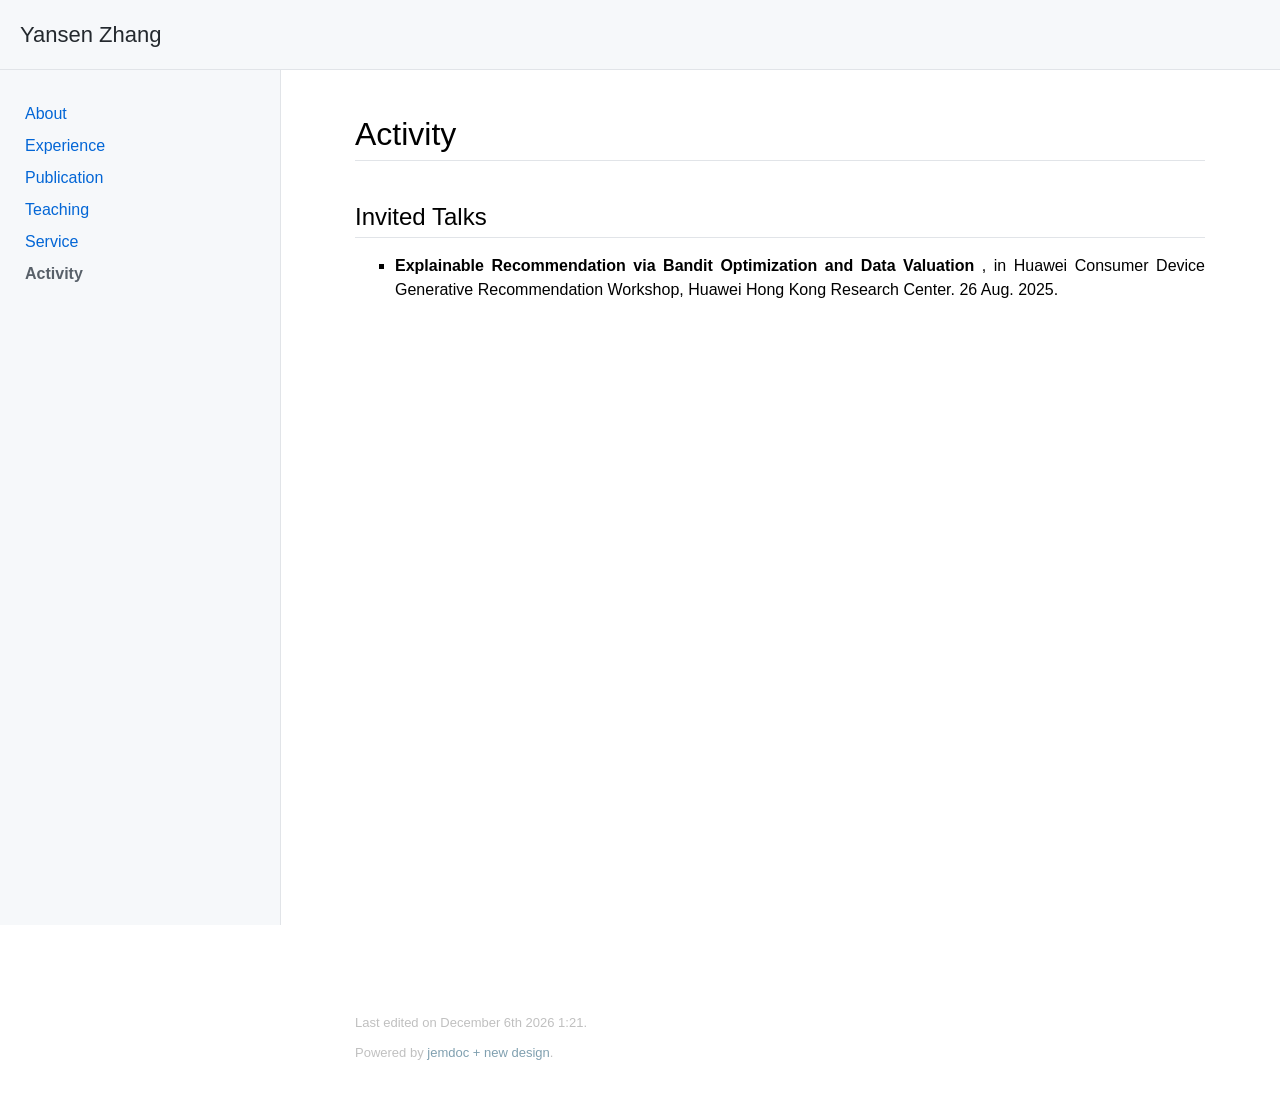
==== activity.html @ 07354df8 "update some style" ====
<!DOCTYPE html PUBLIC "-//W3C//DTD XHTML 1.1//EN" "http://www.w3.org/TR/xhtml11/DTD/xhtml11.dtd">
<html xmlns="http://www.w3.org/1999/xhtml" xml:lang="en">

<head>
    <meta name="viewport" content="width=device-width, initial-scale=1.0">
    <meta name="generator" content="jemdoc, see http://jemdoc.jaboc.net/" />
    <meta http-equiv="Content-Type" content="text/html;charset=utf-8" />
    <link rel="icon" href="./images/symbol_logo.svg">
    <link rel="stylesheet" href="css/main.css" type="text/css" />
    <link rel="stylesheet" href="css/font-awesome.min.css">
    <script src="js/main.js"></script>
    <title>Activity - Yansen Zhang</title>
</head>

<body>
    <div id="main-container">

        <div id="header-container">
            <div id="header">
                <div id="header-icon-text-container">
                    <div id="header-text-container">
                        <a href="index.html">Yansen Zhang</a>
                    </div>
                </div>
                <div id="main">
                    <button class="openbtn" onclick="openNav()">☰</button>
                </div>
            </div>
        </div>

        <div id="layout">

            <div id="layout-menu-container">
                <div id="layout-menu">
                    <script>writeNav('activity');</script>
                </div>
            </div>

            <div id="layout-content-container">
                <div id="layout-content">

                    <h1>Activity</h1>

                    <h2>Invited Talks</h2>
                    <ul>
                        <li>
                            <p><b>Explainable Recommendation via Bandit Optimization and Data Valuation
                                </b>, in Huawei Consumer Device Generative Recommendation Workshop, Huawei Hong Kong
                                Research
                                Center. 26 Aug. 2025.
                            </p>
                        </li>
                    </ul>

                    <!-- <h2>Volunteering</h2>
                    <ul>
                        <li>
                            <p>Member of the <i>Public Relations Department</i> of the Northeastern University
                                Volunteers Association.</p>
                        </li>
                        <li>
                            <p>Organized and participated in a variety of volunteer activities, including a campus
                                marathon, visits to elderly homes, and a potted plant exchange, among others.</p>
                        </li>
                    </ul>

                    <h2>Hobbies</h2>
                    <ul>
                        <li>
                            <p><b>Sports:</b> Enjoy hiking, swimming, running, and riding. I just want to be a
                                healthy
                                person.</p>
                        </li>
                        <li>
                            <p><b>Reading:</b> Enjoy reading detective fiction and books about philosophy.</p>
                        </li>
                        <li>
                            <p><b>Anime:</b> I especially enjoy Chinese anime.</p>
                        </li>
                    </ul> -->

                </div>

                <div id="footer-container">
                    <div id="footer">
                        <div id="footer-text">

                            <div style="width:250px; height:200px; overflow:hidden; margin: 0 auto;">
                                <script type="text/javascript" id="mapmyvisitors"
                                    src="//mapmyvisitors.com/map.js?d=MNPT3kdQvzhBk5rylj95hOFQeTue-Azo2HG0c1iYkBA&cl=ffffff&w=a"></script>
                            </div>

                            <span id="last-edited"></span><br />
                            Powered by <a href="https://github.com/szl2/jemdoc-new-design" target="_blank">jemdoc +
                                new
                                design</a>.
                        </div>
                    </div>
                </div>

            </div> <!-- layout-content-container -->
        </div> <!-- layout -->
    </div> <!-- main-container -->

    <!-- <script src="js/main.js"></script> -->
</body>

</html>
---- css/main.css ----
/* Default css file for jemdoc. */

body {
    font-family: -apple-system, BlinkMacSystemFont, "Segoe UI", Roboto, Oxygen,
                 Ubuntu, Cantarell, "Fira Sans", "Droid Sans", "Helvetica Neue",
                 Arial, sans-serif, "Apple Color Emoji", "Segoe UI Emoji",
                 "Segoe UI Symbol";
    padding: 0;
    margin: 0;
}

div#main-container {
    min-height: 100vh;
    background: white;
    margin: auto;
}

/* ================= 顶部栏 ================= */

div#header-container {
    width: 100%;
    height: 70px;
}

div#header {
    position: fixed;
    top: 0;
    left: 0;
    right: 0;
    height: 70px;
    background: #f6f8fa;
    border-bottom: 0.8px solid #e1e4e8;
    z-index: 1000;
    display: flex;
    align-items: center;
    justify-content: space-between;
    padding: 0 20px;
    box-sizing: border-box;
}

/* 左侧标题容器 */
div#header-icon-text-container {
    display: flex;
    align-items: center;
    padding: 0;
    height: 100%;
}

/* 旧 icon，直接隐藏 */
div#header-icon-container {
    height: 45px;
    width: 45px;
    display: none;
    vertical-align: middle;
    background-color: white;
    border-radius: 10px;
}

/* 顶栏标题 */
div#header-text-container {
    padding: 0;
    margin: 0;
    height: auto;
    color: #24292e;
    font-size: 22px;
}

div#header-text-container a {
    color: #24292e;
}

div#header-text-container a:hover {
    color: #24292e;
}

/* 顶栏右侧（汉堡按钮容器） */
div#main {
    margin: 0;
    height: auto;
    display: flex;
    align-items: center;
}

/* ================= 总体布局 ================= */

div#layout {
    width: 100vw;
    min-height: calc(100vh - 70px);
    padding-top: 0;
    box-sizing: border-box;
}

/* 左侧导航容器 */
div#layout-menu-container {}

/* 左侧导航（桌面端） */
div#layout-menu {
    padding: 0 0 25px 0;
    background: #f6f8fa;
    border-right: 0.8px solid #e1e4e8;
    width: 280px;
    min-width: 280px;
    height: calc(100vh - 70px);
    position: fixed;
    top: 70px;
    left: 0;
    overflow: auto;
}

#layout-menu a {
    padding: 0px;
    line-height: 2;
}

/* 内容区域容器（桌面端） */
div#layout-content-container {
    width: calc(100vw - 280px);
    min-height: calc(100vh - 70px);
    margin-left: 280px;
    background: none;
    text-align: left;
    display: block;
}

/* 实际内容 */
div#layout-content {
    min-height: calc(100vh - 240px);
    padding-top: 28px;
    padding-bottom: 25px;
    padding-left: 35px;
    padding-right: 35px;
    min-width: 200px;
    max-width: 850px;
    margin: auto;
}

/* ================= 链接、标题等 ================= */

tt {
    background: #f3f5f7;
    color: black;
}

pre, tt {
    padding: 5px 5px 2px 5px;
    font-size: 87.5%;
    font-family: SFMono-Regular, Consolas, "Liberation Mono", Menlo, Courier, monospace;
    border-radius: 5px;
    line-height: 1.5;
    overflow: scroll;
}

a, a > tt {
    color: #0366d6;
    text-decoration: none;
}

a:hover, a:hover > tt {
    color: #ea4aaa;
}

/* 侧栏当前页高亮 */
#layout-menu a.current:link, #layout-menu a.current:visited {
    color: #586069;
    font-weight: 600;
}

#layout-menu a:link, #layout-menu a:visited, #layout-menu a:hover {
    color: #0366d6;
    text-decoration: none;
}

#layout-menu a:hover {
    color: #ea4aaa;
    text-decoration: none;
}

/* 菜单分类标题（现在不用也没关系） */
div.menu-category {
    margin-top: 16px;
    padding-top: 8px;
    padding-bottom: 0.1em;
    padding-left: 25px;
    padding-right: 25px;
    font-size: 18px;
    line-height: 2;
    border-top: 0.8px solid #e1e4e8;
}

/* 第一个分类（如果有）不要上边线、不留额外空白 */
div.menu-category:first-of-type {
    border-top: none;
    margin-top: 0;
    padding-top: 0;
}

/* 菜单项 */
div.menu-item {
    font-size: 16px;
    padding-left: 25px;
    padding-right: 25px;
}

/* 桌面端：第一个菜单项（About）离顶部稍微远一点 */
@media screen and (min-width: 993px) {
    #layout-menu .menu-item:first-of-type {
        margin-top: 28px;  /* 根据喜好调节 */
    }
}

/* 小屏端：第一个菜单项的顶部间距（如果你想紧贴顶部，可以改成 0） */
@media screen and (max-width: 992px) {
    #layout-menu .menu-item:first-of-type {
        margin-top: 15px;  /* 想紧贴顶部就写 0 */
    }
}

div#toptitle {
    padding-bottom: 0.2em;
    margin-bottom: 1.5em;
    border-bottom: 1px solid #e1e4e8;
}

div#toptitle + h2,
div#toptitle + h3 {
    margin-top: -0.7em;
}

div#subtitle {
    margin-top: 0.0em;
    margin-bottom: 0.0em;
    padding-top: 0em;
    padding-bottom: 0.1em;
}

em { font-style: italic; }
strong { font-weight: bold; }

h1, h2, h3 {
    padding-bottom: 0.2em;
    line-height: 1.25;
    padding-top: 0.5em;
    border-bottom: 0.7px solid #e1e4e8;
    font-weight: 400;
}

h1 { font-size: 32px; }

h2 {
    padding-top: 0.8em;
    margin-bottom: 16px;
    font-size: 24px;
}

h2 + h3 {
    padding-top: 4px;
}

h3 {
    font-size: 20px;
    padding-top: 0px;
    margin-bottom: 0px;
    border-bottom: none;
}

/* 内容区域第一个标题去掉额外 margin，减少大片空白 */
#layout-content h1:first-child,
#layout-content h2:first-child,
#layout-content h3:first-child {
    margin-top: 0;
}

p {
    font-size: 16px;
    line-height: 1.5;
    margin-top: 0.0em;
    margin-bottom: 0.8em;
    padding: 0;
    text-align: justify;
}

pre {
    padding: 0;
    margin: 0;
}

/* ================= footer ================= */

div#footer-container {}

div#footer {
    font-size: small;
    color: #c0c0c0;
    min-width: 200px;
    max-width: 850px;
    margin: auto;
    padding-top: 25px;
    padding-bottom: 25px;
    padding-left: 35px;
    padding-right: 35px;
}

div#footer a {
    color: #80a0b0;
}

div#footer a:hover {
    color: #ea4aaa;
}

div#footer-text {
    line-height: 30px;
}

/* ================= 列表、表格等 ================= */

ul, ol, dl {
    margin-top: 0.2em;
    padding-top: 0;
    margin-bottom: 0.8em;
}

dt {
    margin-top: 0.5em;
    margin-bottom: 0;
}

dl {
    margin-left: 20px;
}

dd {
    color: #222222;
}

dd > *:first-child {
    margin-top: 0;
}

ul {
    list-style-position: outside;
    list-style-type: square;
}

p + ul, p + ol {
    margin-top: -0.5em;
}

li ul, li ol {
    margin-top: -0.3em;
}

ol {
    list-style-position: outside;
    list-style-type: decimal;
}

li p, dd p {
    margin-bottom: 0.3em;
}

ol ol { list-style-type: lower-alpha; }
ol ol ol { list-style-type: lower-roman; }

div.codeblock {}

p + div.codeblock {
    margin-top: 0.6em;
}

div.codeblock,
div.infoblock {
    margin-right: 0%;
    margin-top: 1.2em;
    margin-bottom: 1.3em;
}

div.blocktitle {
    color: #0366d6;
    font-size: 20px;
    line-height: 2;
}

div.blockcontent {
    padding: 10px;
}

div.infoblock > div.blockcontent {
    background: #fffbdd;
    border: 1px solid #f9c513;
    border-radius: 9px;
    color: #f9c513;
}

div.blockcontent p + ul,
div.blockcontent p + ol {
    margin-top: 0.4em;
}

div.infoblock p {
    margin-bottom: 0em;
}

div.infoblock li p,
div.infoblock dd p {
    margin-bottom: 0.5em;
}

div.infoblock p + p {
    margin-top: 0.8em;
}

div.codeblock > div.blockcontent {
    border: none;
    border-radius: 10px;
    background: #f6f8fa;
}

span.pycommand { color: #000070; }
span.statement { color: #008800; }
span.builtin  { color: #000088; }
span.special  { color: #990000; }
span.operator { color: #880000; }
span.error    { color: #aa0000; }
span.comment,
span.comment > *,
span.string,
span.string > * { color: #606060; }

@media print {
    #layout-menu { display: none; }
}

/* ================= 顶部头像 + 文本 ================= */

/* 头像 + 文字的横向布局（桌面端） */
div#text-img-container {
    display: flex;
    align-items: flex-start;    /* 文字和头像顶部对齐 */
    padding: 0;
    margin: 0 0 24px 0;
}

/* 左侧头像 */
div#img-container {
    flex: 0 0 auto;
    padding-top: 0;
    text-align: center;
    margin-right: 20px;          /* 图片和文字之间的空隙 */
}

/* 主页头像尺寸：按比例缩放，高度固定，宽度自适应 */
img.profile-photo {
    height: 220px;
    width: auto;
    display: block;
}

/* 右侧文字块 */
div#text-container {
    flex: 1 1 auto;
    padding-top: 0;
}

/* 姓名标题 */
div#text-container h1 {
    border-bottom: none;
    margin: 0 0 6px 0;
    padding: 0;
    font-size: 32px;
    line-height: 1.2;
}

/* 备用 h2，不加下划线（目前没用） */
div#text-container h2 {
    border-bottom: none;
    margin: 0;
    padding: 0;
}

/* PhD 那一行 */
div#text-container h3 {
    border-bottom: none;
    margin: 0 0 8px 0;
    padding: 0;
}

/* ================= 汉堡按钮 ================= */

/* 大屏幕：隐藏汉堡按钮 */
.openbtn {
    font-size: 0;
    background: none;
    color: transparent;
    border: none;
    cursor: pointer;
}

/* 小屏幕显示汉堡按钮 */
@media screen and (max-width: 992px) {
    .openbtn {
        font-size: 26px;
        cursor: pointer;
        background: none;
        color: #24292e;
        padding: 8px 9px 8px 9px;
        border: none;
        width: 45px;
    }

    .openbtn:hover {
        background-color: #e1e4e8;
    }
}

/* ================= 小屏幕布局：导航插在 header 和内容之间 ================= */

@media screen and (max-width: 992px) {

    div#layout-menu-container {
        width: 100%;
    }

    /* 默认收起，展开时用 .open 显示 */
    div#layout-menu {
        position: relative;
        top: 0;
        left: 0;
        width: 100%;
        min-width: 0;
        height: auto;
        border-right: none;
        box-shadow: none;
        display: none;
        padding-top: 0;
    }

    div#layout-menu.open {
        display: block;
    }

    /* 内容区域全宽，紧跟在导航之后 */
    div#layout-content-container {
        margin-left: 0;
        width: 100%;
    }
}

/* 极小屏幕微调 */
@media screen and (max-width: 700px) {
    img {
        margin-right: 0px;
    }

    p {
        text-align: left;
    }

    div#layout-content {
        padding-left: 20px;
        padding-right: 20px;
        padding-top: 28px;
        padding-bottom: 15px;
        min-height: calc(100vh - 190px);
    }

    div#footer {
        padding-left: 20px;
        padding-right: 20px;
        padding-top: 16px;
        padding-bottom: 15px;
    }

    /* 小屏幕：头像和文字上下排、居中 */
    div#text-img-container {
        flex-direction: column;
        align-items: center;
    }

    div#img-container {
        padding-top: 0;
        text-align: center;
        margin-right: 0;
        margin-bottom: 10px;
    }

    div#text-container h1,
    div#text-container h2,
    div#text-container h3 {
        text-align: center;
    }
}

/* ================= members ================= */

div#member-container {
    text-align: center;
}

div#member {
    display: inline-block;
    vertical-align: top;
    width: 150px;
    text-align: center;
    margin-bottom: 15px;
    margin-right: 10px;
}

div#member img {
    width: 150px;
    margin: 0px;
    padding: 0px;
}

div#member p {
    text-align: center;
    margin: 0px;
    padding: 0px;
}

/* ================= Group Outings ================= */

.row {
    display: -ms-flexbox;
    display: flex;
    -ms-flex-wrap: wrap;
    flex-wrap: wrap;
    padding: 0 4px;
}

.column {
    -ms-flex: 23%;
    flex: 23%;
    max-width: 23%;
    padding: 0 4px;
}

.column img {
    margin-top: 8px;
    vertical-align: middle;
    width: 100%;
}

@media screen and (max-width: 800px) {
    .column {
        -ms-flex: 50%;
        flex: 50%;
        max-width: 50%;
    }
}

@media screen and (max-width: 600px) {
    .column {
        -ms-flex: 100%;
        flex: 100%;
        max-width: 100%;
    }
}

/* ================= 复制提示相关 ================= */

/* 复制成功的小提示气泡 */
.copy-toast {
    position: fixed;
    left: 50%;
    bottom: 40px;
    transform: translate(-50%, 10px);
    background: #24292e;
    color: #ffffff;
    padding: 6px 14px;
    border-radius: 999px;
    font-size: 13px;
    opacity: 0;
    pointer-events: none;
    z-index: 2000; /* 比 header 高就行 */
    transition: opacity 0.25s ease-out, transform 0.25s ease-out;
}

.copy-toast.show {
    opacity: 1;
    transform: translate(-50%, 0);
}

/* Email 复制用的小链接样式 */
.copy-link {
    margin-left: 2px;
    font-size: 15px;          /* 和正文同字号，基线对齐 */
    line-height: 1;           /* 不要撑高整行行高 */
    color: #6a737d;           /* 比正文淡一点的灰色 */
    cursor: pointer;
    vertical-align: baseline; /* 明确按基线对齐 */
}

.copy-link:hover {
    color: #0366d6;           /* 悬停变蓝，和其他链接统一 */
    text-decoration: underline;
}

/* 顶部 profile 里邮箱链接的专门样式：更像正文，而不是蓝色引用链接 */
#text-container p a[href^="mailto:"] {
    color: #24292e;           /* 黑/深灰，和正文一致 */
    font-weight: 500;         /* 稍微加粗一点 */
    text-decoration: none;
}

#text-container p a[href^="mailto:"]:hover {
    color: #0366d6;           /* 悬停时才变蓝 */
    text-decoration: underline;
}
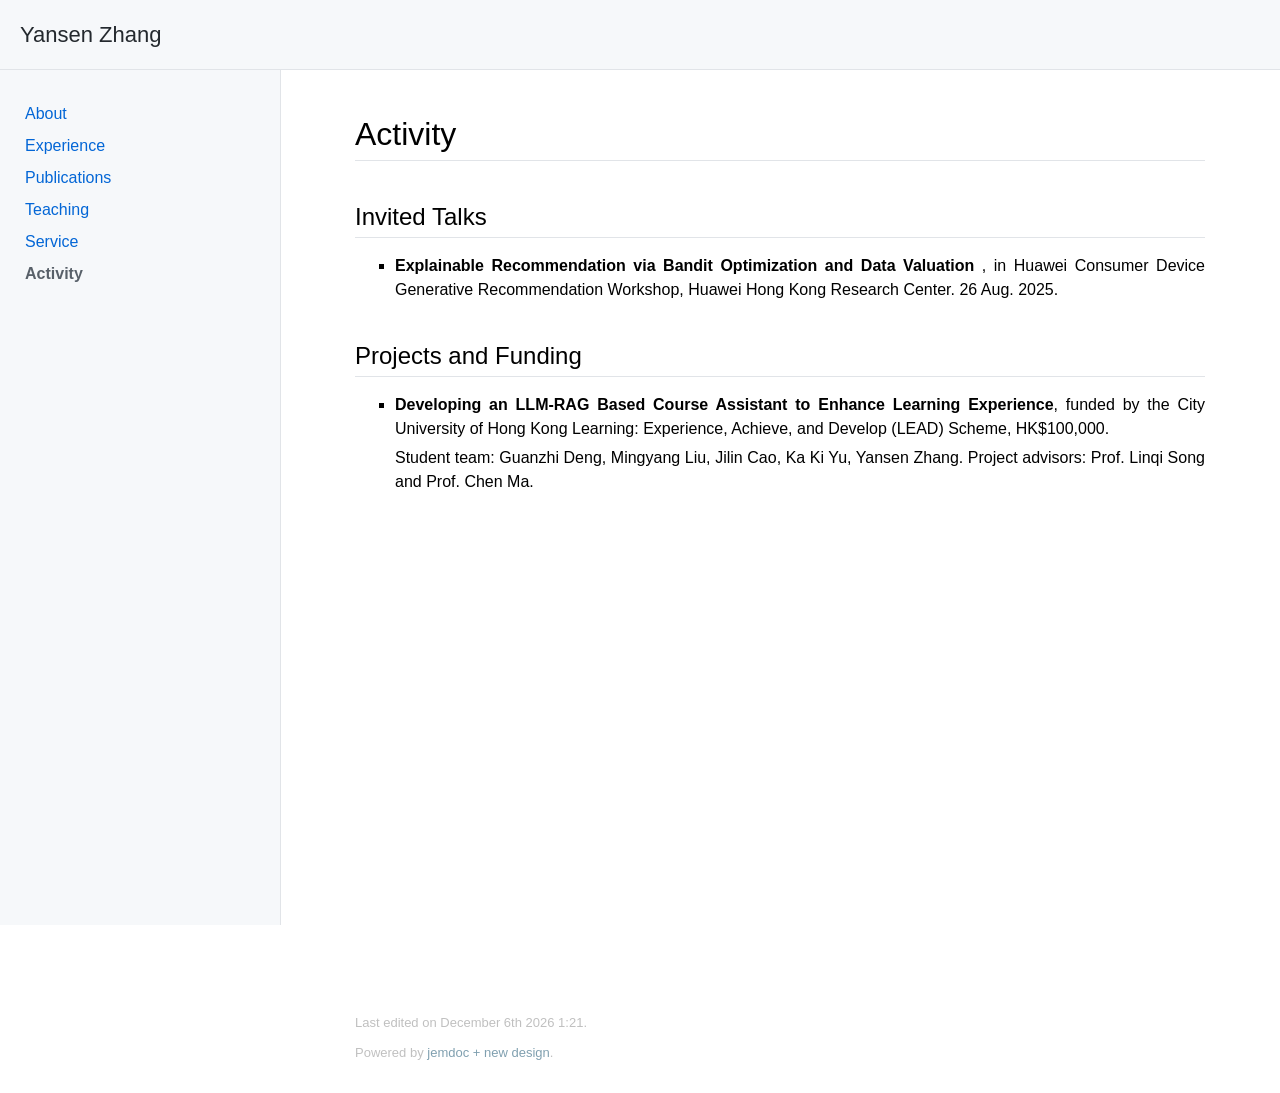
==== commit a9fdeea6: "update person page" ====
--- a/activity.html
+++ b/activity.html
@@ -52,32 +52,16 @@
                         </li>
                     </ul>
 
-                    <!-- <h2>Volunteering</h2>
+                    <h2>Projects and Funding</h2>
                     <ul>
                         <li>
-                            <p>Member of the <i>Public Relations Department</i> of the Northeastern University
-                                Volunteers Association.</p>
-                        </li>
-                        <li>
-                            <p>Organized and participated in a variety of volunteer activities, including a campus
-                                marathon, visits to elderly homes, and a potted plant exchange, among others.</p>
+                            <p><b>Developing an LLM-RAG Based Course Assistant to Enhance Learning Experience</b>,
+                                funded by the City University of Hong Kong Learning: Experience, Achieve, and Develop
+                                (LEAD) Scheme, HK$100,000.</p>
+                            <p>Student team: Guanzhi Deng, Mingyang Liu, Jilin Cao, Ka Ki Yu, Yansen Zhang. Project
+                                advisors: Prof. Linqi Song and Prof. Chen Ma.</p>
                         </li>
                     </ul>
-
-                    <h2>Hobbies</h2>
-                    <ul>
-                        <li>
-                            <p><b>Sports:</b> Enjoy hiking, swimming, running, and riding. I just want to be a
-                                healthy
-                                person.</p>
-                        </li>
-                        <li>
-                            <p><b>Reading:</b> Enjoy reading detective fiction and books about philosophy.</p>
-                        </li>
-                        <li>
-                            <p><b>Anime:</b> I especially enjoy Chinese anime.</p>
-                        </li>
-                    </ul> -->
 
                 </div>
 
@@ -87,7 +71,7 @@
 
                             <div style="width:250px; height:200px; overflow:hidden; margin: 0 auto;">
                                 <script type="text/javascript" id="mapmyvisitors"
-                                    src="//mapmyvisitors.com/map.js?d=MNPT3kdQvzhBk5rylj95hOFQeTue-Azo2HG0c1iYkBA&cl=ffffff&w=a"></script>
+                                    src="//mapmyvisitors.com/map.js?d=MNPT3kdQvzhBk5rylj95hOFQeTue-Azo2HG0c1iYkBA&amp;cl=ffffff&amp;w=a"></script>
                             </div>
 
                             <span id="last-edited"></span><br />
--- a/css/main.css
+++ b/css/main.css
@@ -263,6 +263,31 @@
     border-bottom: none;
 }
 
+.publication-content h2 {
+    margin-top: 1.2em;
+}
+
+.publication-list {
+    padding-left: 0;
+    list-style-type: none;
+}
+
+.publication-list li {
+    margin-bottom: 1em;
+}
+
+.publication-list p {
+    margin-bottom: 0;
+    text-align: left;
+}
+
+.pub-tag {
+    color: #586069;
+    font-weight: 700;
+    margin-right: 0.35em;
+    white-space: nowrap;
+}
+
 /* 内容区域第一个标题去掉额外 margin，减少大片空白 */
 #layout-content h1:first-child,
 #layout-content h2:first-child,
@@ -436,7 +461,7 @@
 /* 头像 + 文字的横向布局（桌面端） */
 div#text-img-container {
     display: flex;
-    align-items: flex-start;    /* 文字和头像顶部对齐 */
+    align-items: stretch;        /* 左右两块等高，方便顶/底对齐 */
     padding: 0;
     margin: 0 0 24px 0;
 }
@@ -456,33 +481,75 @@
     display: block;
 }
 
-/* 右侧文字块 */
+/* 右侧文字块：和照片一样高，并上下分布内容 */
 div#text-container {
     flex: 1 1 auto;
     padding-top: 0;
-}
-
-/* 姓名标题 */
-div#text-container h1 {
+    display: flex;
+    flex-direction: column;
+    justify-content: space-between;
+    height: 220px;               /* 与图片高度一致，方便 slogan 贴底 */
+}
+
+/* 上半部分容器 */
+.profile-main {
+    /* 预留扩展 */
+}
+
+/* 姓名标题（这里调字号） */
+.profile-main h1 {
     border-bottom: none;
-    margin: 0 0 6px 0;
+    margin: 0 0 8px 0;           /* 名字和 PhD 之间留一点空间 */
     padding: 0;
-    font-size: 32px;
-    line-height: 1.2;
-}
-
-/* 备用 h2，不加下划线（目前没用） */
-div#text-container h2 {
-    border-bottom: none;
+    font-size: 21px;             /* 想换大小只改这里 */
+    line-height: 1.5;
+}
+
+/* Ph.D. Candidate 这一行 */
+.profile-title {
+    margin: 0 0 0px 0;           /* PhD 和下面 affiliation 之间距离 */
+}
+
+/* 院系 + Email 这一段 */
+.profile-affiliation {
+    margin: 0 0 0px 0;           /* 和下面链接之间稍微留一点空隙 */
+}
+
+/* 链接那一行的间距与对齐 */
+.profile-links {
+    margin-top: 0;               /* 紧贴上面的 Email 段落 */
+    margin-bottom: 0;
+    text-align: left;
+}
+
+/* slogan 放在右侧块的最下方 */
+.profile-motto {
     margin: 0;
     padding: 0;
-}
-
-/* PhD 那一行 */
-div#text-container h3 {
-    border-bottom: none;
-    margin: 0 0 8px 0;
-    padding: 0;
+    font-size: 16px;
+}
+
+.news-list {
+    padding-left: 0;
+    list-style-type: none;
+}
+
+.news-list li {
+    margin-bottom: 0.45em;
+}
+
+.news-list p {
+    display: grid;
+    grid-template-columns: 78px 1fr;
+    column-gap: 8px;
+    margin-bottom: 0;
+    text-align: left;
+}
+
+.news-date {
+    color: #586069;
+    font-weight: 600;
+    white-space: nowrap;
 }
 
 /* ================= 汉堡按钮 ================= */
@@ -584,10 +651,19 @@
         margin-bottom: 10px;
     }
 
+    /* 小屏：文字高度自适应 */
+    div#text-container {
+        height: auto;
+    }
+
     div#text-container h1,
     div#text-container h2,
     div#text-container h3 {
         text-align: center;
+    }
+
+    .profile-motto {
+        margin-top: 8px;
     }
 }
 
@@ -683,8 +759,8 @@
 
 /* Email 复制用的小链接样式 */
 .copy-link {
-    margin-left: 2px;
-    font-size: 15px;          /* 和正文同字号，基线对齐 */
+    margin-left: 4px;
+    font-size: 14px;          /* 比正文略小一点 */
     line-height: 1;           /* 不要撑高整行行高 */
     color: #6a737d;           /* 比正文淡一点的灰色 */
     cursor: pointer;
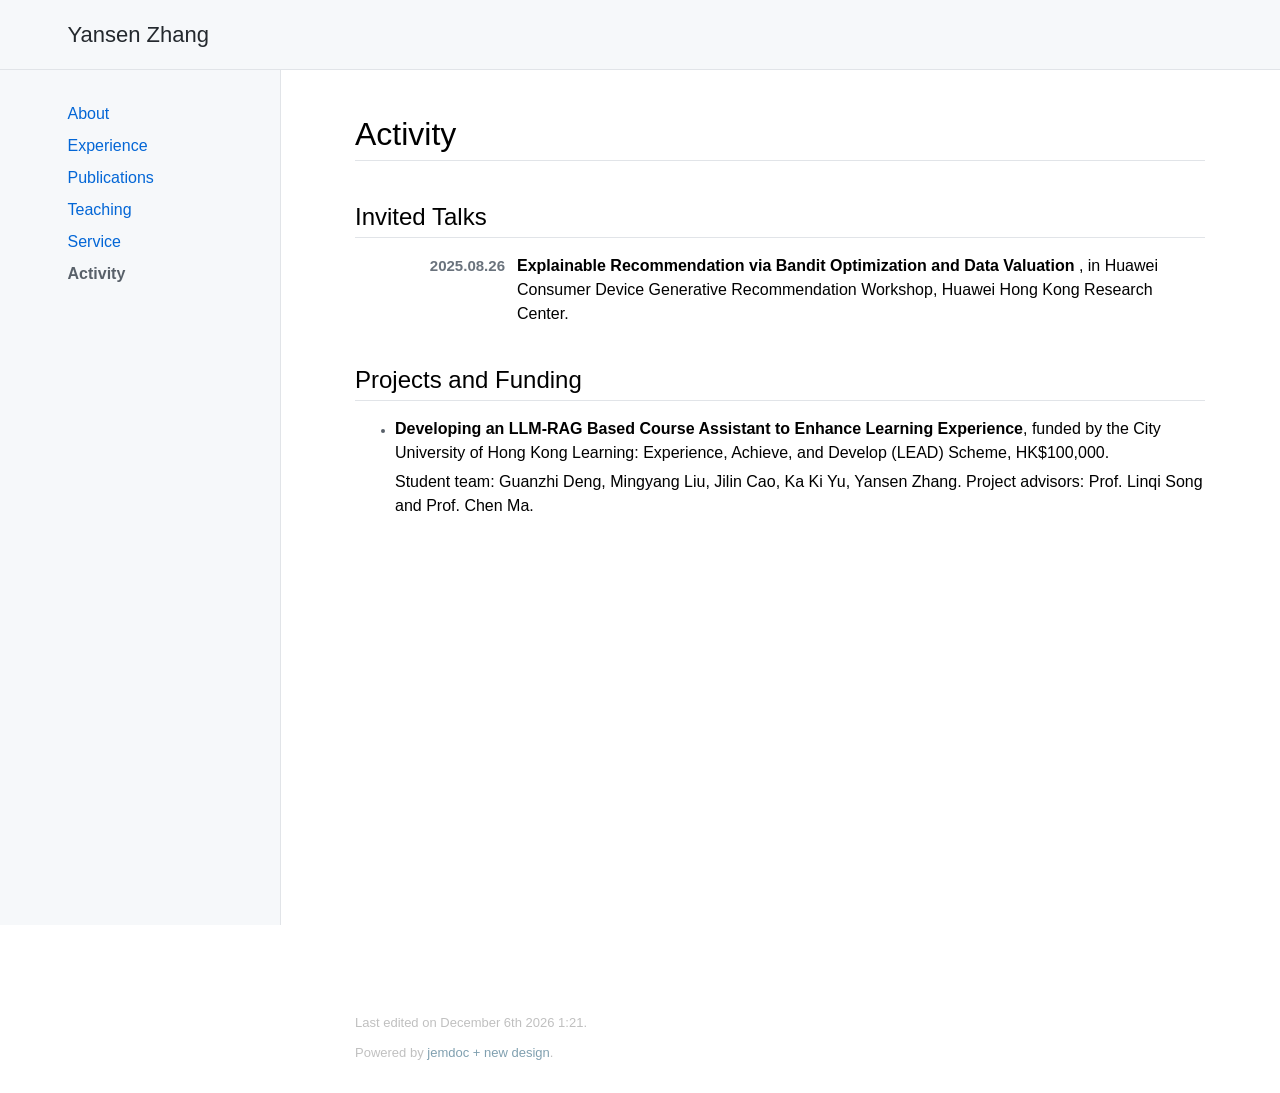
==== commit 0a70bfed: "Refine homepage layout and unify timeline formatting" ====
--- a/activity.html
+++ b/activity.html
@@ -42,12 +42,13 @@
                     <h1>Activity</h1>
 
                     <h2>Invited Talks</h2>
-                    <ul>
+                    <ul class="dated-list day-list">
                         <li>
+                            <span class="dated-time">2025.08.26</span>
                             <p><b>Explainable Recommendation via Bandit Optimization and Data Valuation
                                 </b>, in Huawei Consumer Device Generative Recommendation Workshop, Huawei Hong Kong
                                 Research
-                                Center. 26 Aug. 2025.
+                                Center.
                             </p>
                         </li>
                     </ul>
--- a/css/main.css
+++ b/css/main.css
@@ -7,6 +7,11 @@
                  "Segoe UI Symbol";
     padding: 0;
     margin: 0;
+}
+
+:root {
+    --layout-menu-width: 280px;
+    --menu-group-width: 145px;
 }
 
 div#main-container {
@@ -81,6 +86,17 @@
     align-items: center;
 }
 
+@media screen and (min-width: 993px) {
+    div#header {
+        justify-content: flex-start;
+        padding-left: calc((var(--layout-menu-width) - var(--menu-group-width)) / 2);
+    }
+
+    div#main {
+        display: none;
+    }
+}
+
 /* ================= 总体布局 ================= */
 
 div#layout {
@@ -98,8 +114,8 @@
     padding: 0 0 25px 0;
     background: #f6f8fa;
     border-right: 0.8px solid #e1e4e8;
-    width: 280px;
-    min-width: 280px;
+    width: var(--layout-menu-width);
+    min-width: var(--layout-menu-width);
     height: calc(100vh - 70px);
     position: fixed;
     top: 70px;
@@ -114,9 +130,9 @@
 
 /* 内容区域容器（桌面端） */
 div#layout-content-container {
-    width: calc(100vw - 280px);
+    width: calc(100vw - var(--layout-menu-width));
     min-height: calc(100vh - 70px);
-    margin-left: 280px;
+    margin-left: var(--layout-menu-width);
     background: none;
     text-align: left;
     display: block;
@@ -180,10 +196,15 @@
     margin-top: 16px;
     padding-top: 8px;
     padding-bottom: 0.1em;
-    padding-left: 25px;
-    padding-right: 25px;
+    padding-left: 0;
+    padding-right: 0;
     font-size: 18px;
     line-height: 2;
+    width: fit-content;
+    min-width: var(--menu-group-width);
+    margin-left: auto;
+    margin-right: auto;
+    text-align: left;
     border-top: 0.8px solid #e1e4e8;
 }
 
@@ -197,8 +218,13 @@
 /* 菜单项 */
 div.menu-item {
     font-size: 16px;
-    padding-left: 25px;
-    padding-right: 25px;
+    padding-left: 0;
+    padding-right: 0;
+    width: fit-content;
+    min-width: var(--menu-group-width);
+    margin-left: auto;
+    margin-right: auto;
+    text-align: left;
 }
 
 /* 桌面端：第一个菜单项（About）离顶部稍微远一点 */
@@ -282,10 +308,47 @@
 }
 
 .pub-tag {
-    color: #586069;
+    color: #2f6f5e;
     font-weight: 700;
     margin-right: 0.35em;
     white-space: nowrap;
+}
+
+.dated-list {
+    --date-col: 150px;
+    --date-gap: 12px;
+    padding-left: 0;
+    list-style: none;
+    list-style-type: none;
+}
+
+.dated-list.year-list {
+    --date-col: 150px;
+}
+
+.dated-list.day-list {
+    --date-col: 150px;
+}
+
+.dated-list li {
+    display: grid;
+    grid-template-columns: var(--date-col) minmax(0, 1fr);
+    column-gap: var(--date-gap);
+    align-items: baseline;
+    margin-bottom: 0.65em;
+}
+
+.dated-list p {
+    margin-bottom: 0;
+    text-align: left;
+}
+
+.dated-time {
+    color: #6a737d;
+    font-size: 0.94em;
+    font-weight: 600;
+    white-space: nowrap;
+    text-align: right;
 }
 
 /* 内容区域第一个标题去掉额外 margin，减少大片空白 */
@@ -301,7 +364,7 @@
     margin-top: 0.0em;
     margin-bottom: 0.8em;
     padding: 0;
-    text-align: justify;
+    text-align: left;
 }
 
 pre {
@@ -364,7 +427,12 @@
 
 ul {
     list-style-position: outside;
-    list-style-type: square;
+    list-style-type: disc;
+}
+
+li::marker {
+    color: #586069;
+    font-size: 0.78em;
 }
 
 p + ul, p + ol {
@@ -602,6 +670,17 @@
         padding-top: 0;
     }
 
+    div.menu-category,
+    div.menu-item {
+        padding-left: 25px;
+        padding-right: 25px;
+        width: auto;
+        min-width: 0;
+        margin-left: 0;
+        margin-right: 0;
+        text-align: left;
+    }
+
     div#layout-menu.open {
         display: block;
     }
@@ -636,6 +715,16 @@
         padding-right: 20px;
         padding-top: 16px;
         padding-bottom: 15px;
+    }
+
+    .dated-list li {
+        display: block;
+    }
+
+    .dated-time {
+        display: block;
+        margin-bottom: 2px;
+        text-align: left;
     }
 
     /* 小屏幕：头像和文字上下排、居中 */
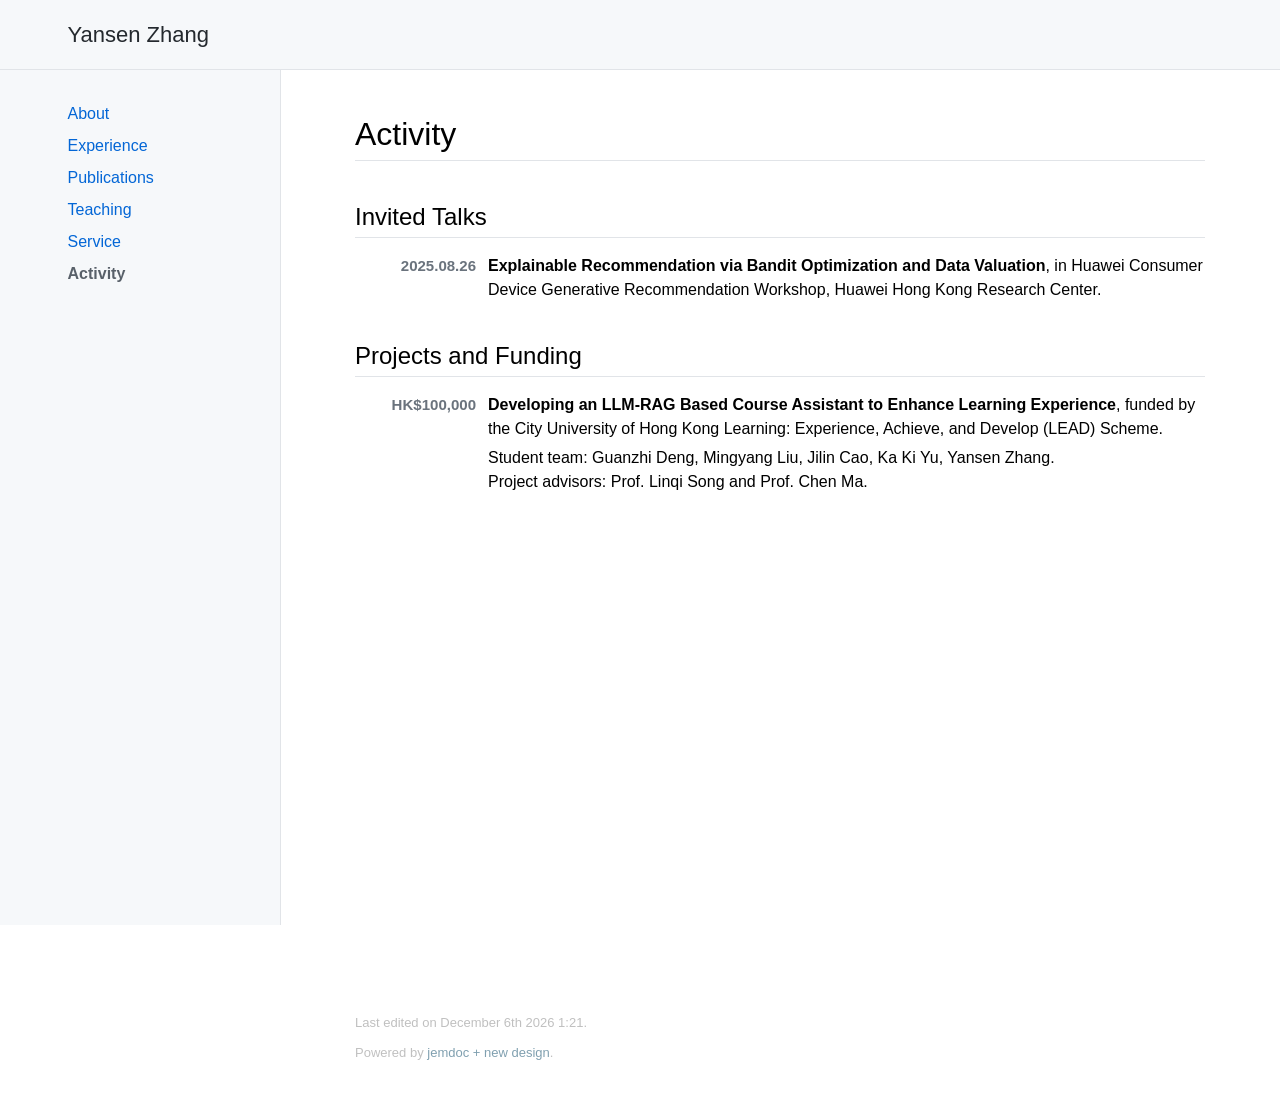
==== commit c7988954: "update new styles" ====
--- a/activity.html
+++ b/activity.html
@@ -42,25 +42,28 @@
                     <h1>Activity</h1>
 
                     <h2>Invited Talks</h2>
-                    <ul class="dated-list day-list">
+                    <ul class="dated-list activity-list">
                         <li>
                             <span class="dated-time">2025.08.26</span>
-                            <p><b>Explainable Recommendation via Bandit Optimization and Data Valuation
-                                </b>, in Huawei Consumer Device Generative Recommendation Workshop, Huawei Hong Kong
-                                Research
-                                Center.
-                            </p>
+                            <div class="dated-content">
+                                <p><b>Explainable Recommendation via Bandit Optimization and Data Valuation</b>, in
+                                    Huawei Consumer Device Generative Recommendation Workshop, Huawei Hong Kong Research
+                                    Center.</p>
+                            </div>
                         </li>
                     </ul>
 
                     <h2>Projects and Funding</h2>
-                    <ul>
+                    <ul class="dated-list activity-list">
                         <li>
-                            <p><b>Developing an LLM-RAG Based Course Assistant to Enhance Learning Experience</b>,
-                                funded by the City University of Hong Kong Learning: Experience, Achieve, and Develop
-                                (LEAD) Scheme, HK$100,000.</p>
-                            <p>Student team: Guanzhi Deng, Mingyang Liu, Jilin Cao, Ka Ki Yu, Yansen Zhang. Project
-                                advisors: Prof. Linqi Song and Prof. Chen Ma.</p>
+                            <span class="dated-time">HK$100,000</span>
+                            <div class="dated-content">
+                                <p><b>Developing an LLM-RAG Based Course Assistant to Enhance Learning Experience</b>,
+                                    funded by the City University of Hong Kong Learning: Experience, Achieve, and Develop
+                                    (LEAD) Scheme.</p>
+                                <p>Student team: Guanzhi Deng, Mingyang Liu, Jilin Cao, Ka Ki Yu, Yansen Zhang.<br />
+                                    Project advisors: Prof. Linqi Song and Prof. Chen Ma.</p>
+                            </div>
                         </li>
                     </ul>
 
--- a/css/main.css
+++ b/css/main.css
@@ -12,6 +12,7 @@
 :root {
     --layout-menu-width: 280px;
     --menu-group-width: 145px;
+    --section-content-indent: 16px;
 }
 
 div#main-container {
@@ -293,8 +294,16 @@
     margin-top: 1.2em;
 }
 
+#layout-content > p {
+    margin-left: var(--section-content-indent);
+}
+
+#layout-content > ul:not(.publication-list):not(.dated-list):not(.news-list) {
+    padding-left: calc(var(--section-content-indent) + 1.2em);
+}
+
 .publication-list {
-    padding-left: 0;
+    padding-left: var(--section-content-indent);
     list-style-type: none;
 }
 
@@ -315,19 +324,19 @@
 }
 
 .dated-list {
-    --date-col: 150px;
+    --date-col: 135px;
     --date-gap: 12px;
-    padding-left: 0;
+    padding-left: calc(var(--date-col) + var(--date-gap) + var(--section-content-indent));
     list-style: none;
     list-style-type: none;
 }
 
-.dated-list.year-list {
-    --date-col: 150px;
-}
-
-.dated-list.day-list {
-    --date-col: 150px;
+.dated-list.activity-list {
+    --date-col: 105px;
+}
+
+.dated-list.compact-list {
+    --date-col: 54px;
 }
 
 .dated-list li {
@@ -336,11 +345,16 @@
     column-gap: var(--date-gap);
     align-items: baseline;
     margin-bottom: 0.65em;
+    margin-left: calc(-1 * (var(--date-col) + var(--date-gap)));
 }
 
 .dated-list p {
     margin-bottom: 0;
     text-align: left;
+}
+
+.dated-content p + p {
+    margin-top: 0.35em;
 }
 
 .dated-time {
@@ -598,7 +612,7 @@
 }
 
 .news-list {
-    padding-left: 0;
+    padding-left: var(--section-content-indent);
     list-style-type: none;
 }
 
@@ -719,6 +733,11 @@
 
     .dated-list li {
         display: block;
+        margin-left: 0;
+    }
+
+    .dated-list {
+        padding-left: var(--section-content-indent);
     }
 
     .dated-time {
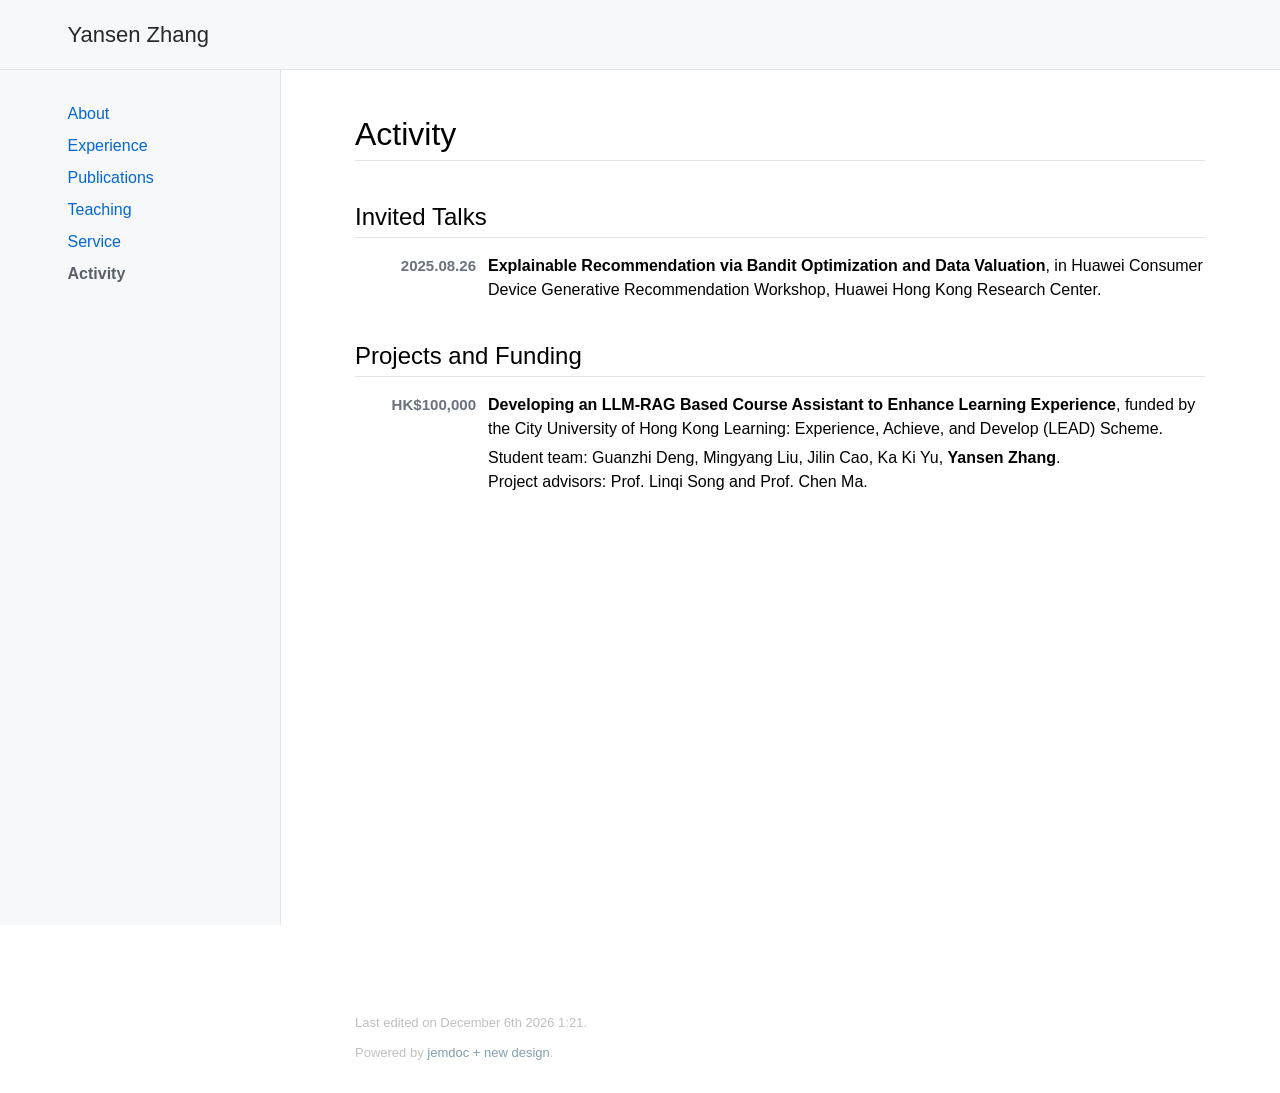
==== commit a4d5ad2e: "update person page" ====
--- a/activity.html
+++ b/activity.html
@@ -61,7 +61,7 @@
                                 <p><b>Developing an LLM-RAG Based Course Assistant to Enhance Learning Experience</b>,
                                     funded by the City University of Hong Kong Learning: Experience, Achieve, and Develop
                                     (LEAD) Scheme.</p>
-                                <p>Student team: Guanzhi Deng, Mingyang Liu, Jilin Cao, Ka Ki Yu, Yansen Zhang.<br />
+                                <p>Student team: Guanzhi Deng, Mingyang Liu, Jilin Cao, Ka Ki Yu, <b>Yansen Zhang</b>.<br />
                                     Project advisors: Prof. Linqi Song and Prof. Chen Ma.</p>
                             </div>
                         </li>
